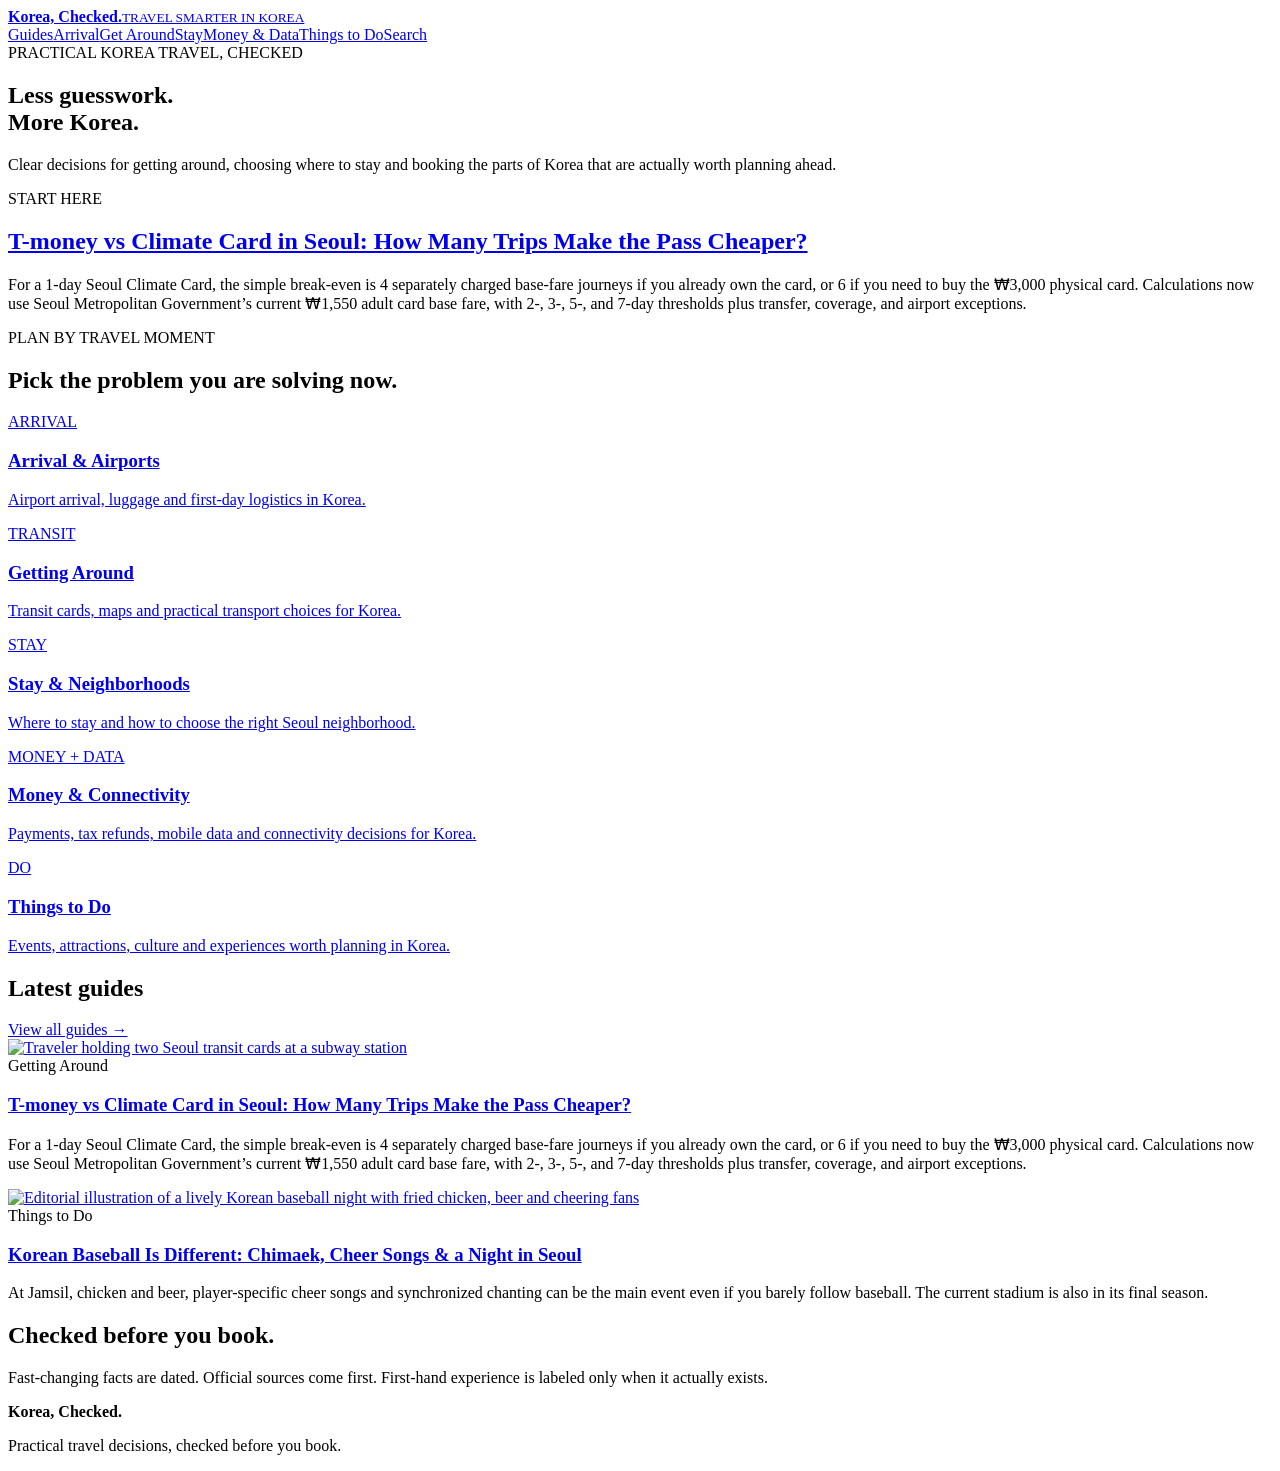
==== index.html @ 6e84f61a "Replace old English app with Korea Checked site output" ====
<!doctype html><html lang="en"><head><meta charset="utf-8"><meta name="viewport" content="width=device-width,initial-scale=1"><title>Korea, Checked. — Practical travel decisions, checked before you book.</title><meta name="description" content="Clear, source-checked Korea travel decisions for independent visitors."><link rel="canonical" href="https://selena-ai-tech.github.io/my_english_ai_project/"><meta property="og:title" content="Korea, Checked. — Practical travel decisions, checked before you book."><meta property="og:description" content="Clear, source-checked Korea travel decisions for independent visitors."><meta property="og:url" content="https://selena-ai-tech.github.io/my_english_ai_project/"><meta property="og:type" content="website"><link rel="stylesheet" href="/my_english_ai_project/assets/style.css"><link rel="alternate" type="application/rss+xml" href="/my_english_ai_project/feed.xml"></head><body data-content-id="site"><header class="site-header"><div class="wide header-inner"><a class="brand" href="/my_english_ai_project/"><img src="https://koreachecked.wordpress.com/wp-content/uploads/2026/09/korea-checked-brand-icon-512-v2.png" alt=""><span><strong>Korea, Checked.</strong><small>TRAVEL SMARTER IN KOREA</small></span></a><nav><a href="/my_english_ai_project/articles/">Guides</a><a href="/my_english_ai_project/category/arrival-airports/">Arrival</a><a href="/my_english_ai_project/category/getting-around/">Get Around</a><a href="/my_english_ai_project/category/stay-neighborhoods/">Stay</a><a href="/my_english_ai_project/category/money-connectivity/">Money &amp; Data</a><a href="/my_english_ai_project/category/things-to-do/">Things to Do</a><a href="/my_english_ai_project/search/">Search</a></nav></div></header><main><section class="hero"><div class="wide hero-grid"><div><span class="eyebrow">PRACTICAL KOREA TRAVEL, CHECKED</span><h1>Less guesswork.<br>More Korea.</h1><p class="dek">Clear decisions for getting around, choosing where to stay and booking the parts of Korea that are actually worth planning ahead.</p></div><aside class="start-card"><span class="eyebrow coral">START HERE</span><h2><a href="/my_english_ai_project/2026/09/27/t-money-vs-climate-card-seoul-2026-break-even/">T-money vs Climate Card in Seoul: How Many Trips Make the Pass Cheaper?</a></h2><p>For a 1-day Seoul Climate Card, the simple break-even is 4 separately charged base-fare journeys if you already own the card, or 6 if you need to buy the ₩3,000 physical card. Calculations now use Seoul Metropolitan Government’s current ₩1,550 adult card base fare, with 2-, 3-, 5-, and 7-day thresholds plus transfer, coverage, and airport exceptions.</p></aside></div></section><section class="wide section"><div class="section-head"><div><span class="eyebrow">PLAN BY TRAVEL MOMENT</span><h2>Pick the problem you are solving now.</h2></div></div><div class="moment-grid"><a class="moment-card" href="/my_english_ai_project/category/arrival-airports/"><span>ARRIVAL</span><h3>Arrival &amp; Airports</h3><p>Airport arrival, luggage and first-day logistics in Korea.</p></a><a class="moment-card" href="/my_english_ai_project/category/getting-around/"><span>TRANSIT</span><h3>Getting Around</h3><p>Transit cards, maps and practical transport choices for Korea.</p></a><a class="moment-card" href="/my_english_ai_project/category/stay-neighborhoods/"><span>STAY</span><h3>Stay &amp; Neighborhoods</h3><p>Where to stay and how to choose the right Seoul neighborhood.</p></a><a class="moment-card" href="/my_english_ai_project/category/money-connectivity/"><span>MONEY + DATA</span><h3>Money &amp; Connectivity</h3><p>Payments, tax refunds, mobile data and connectivity decisions for Korea.</p></a><a class="moment-card" href="/my_english_ai_project/category/things-to-do/"><span>DO</span><h3>Things to Do</h3><p>Events, attractions, culture and experiences worth planning in Korea.</p></a></div></section><section class="wide section"><div class="section-head"><h2>Latest guides</h2><a href="/my_english_ai_project/articles/">View all guides →</a></div><div class="post-grid"><article class="post-card"><a class="card-image" href="/my_english_ai_project/2026/09/27/t-money-vs-climate-card-seoul-2026-break-even/"><img loading="lazy" src="https://koreachecked.wordpress.com/wp-content/uploads/2026/09/ec849cec9ab8_eca780ed9598ecb2a0_eab590ed86b5ecb9b4eb939c_ec84a0ed839d-1.png" alt="Traveler holding two Seoul transit cards at a subway station"></a><div class="card-body"><span class="eyebrow">Getting Around</span><h3><a href="/my_english_ai_project/2026/09/27/t-money-vs-climate-card-seoul-2026-break-even/">T-money vs Climate Card in Seoul: How Many Trips Make the Pass Cheaper?</a></h3><p>For a 1-day Seoul Climate Card, the simple break-even is 4 separately charged base-fare journeys if you already own the card, or 6 if you need to buy the ₩3,000 physical card. Calculations now use Seoul Metropolitan Government’s current ₩1,550 adult card base fare, with 2-, 3-, 5-, and 7-day thresholds plus transfer, coverage, and airport exceptions.</p></div></article><article class="post-card"><a class="card-image" href="/my_english_ai_project/2026/09/29/jamsil-kbo-baseball-seoul-last-season-2026/"><img loading="lazy" src="https://koreachecked.wordpress.com/wp-content/uploads/2026/09/korean-baseball-night-editorial-visual.png" alt="Editorial illustration of a lively Korean baseball night with fried chicken, beer and cheering fans"></a><div class="card-body"><span class="eyebrow">Things to Do</span><h3><a href="/my_english_ai_project/2026/09/29/jamsil-kbo-baseball-seoul-last-season-2026/">Korean Baseball Is Different: Chimaek, Cheer Songs &amp; a Night in Seoul</a></h3><p>At Jamsil, chicken and beer, player-specific cheer songs and synchronized chanting can be the main event even if you barely follow baseball. The current stadium is also in its final season.</p></div></article></div></section><section class="trust"><div class="content"><h2>Checked before you book.</h2><p>Fast-changing facts are dated. Official sources come first. First-hand experience is labeled only when it actually exists.</p></div></section></main><footer class="site-footer"><div class="content"><strong>Korea, Checked.</strong><p>Practical travel decisions, checked before you book.</p></div></footer><script>window.KC_BASE="/my_english_ai_project";</script><script src="/my_english_ai_project/assets/site.js" defer></script></body></html>
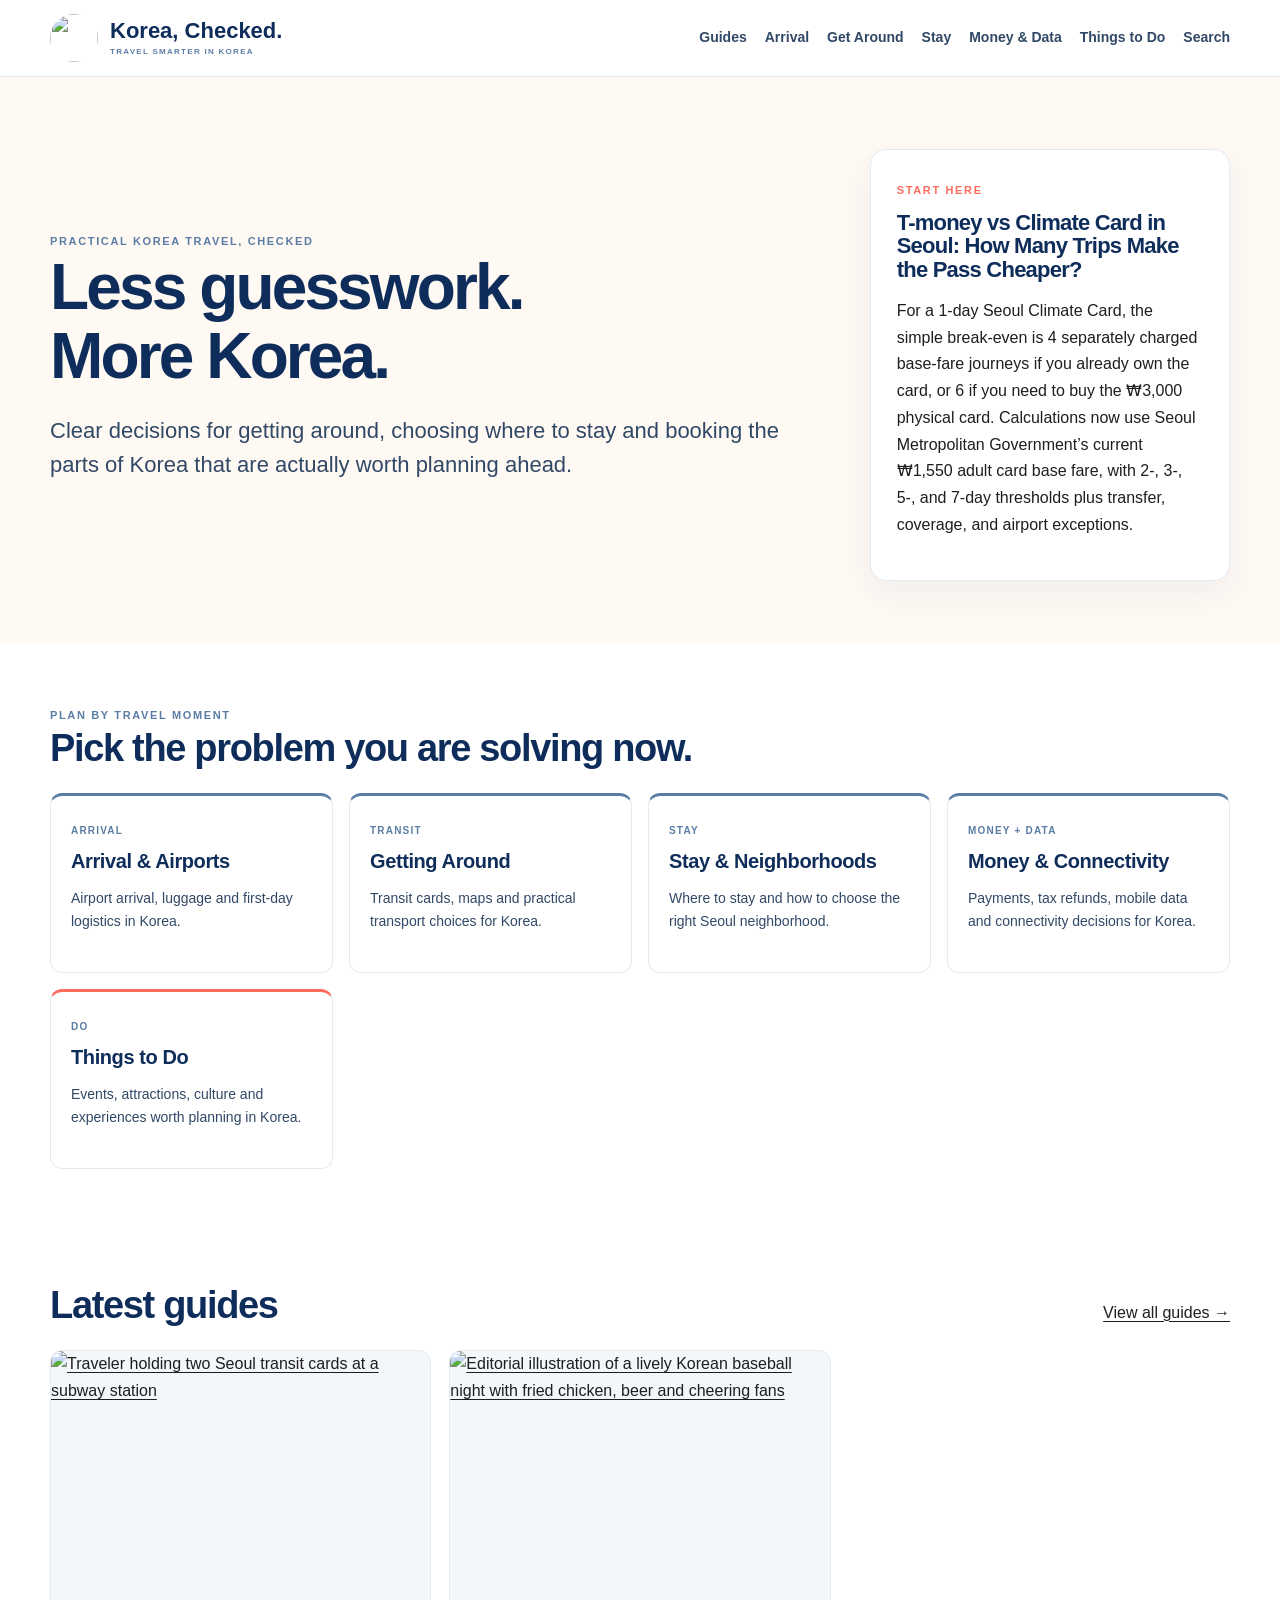
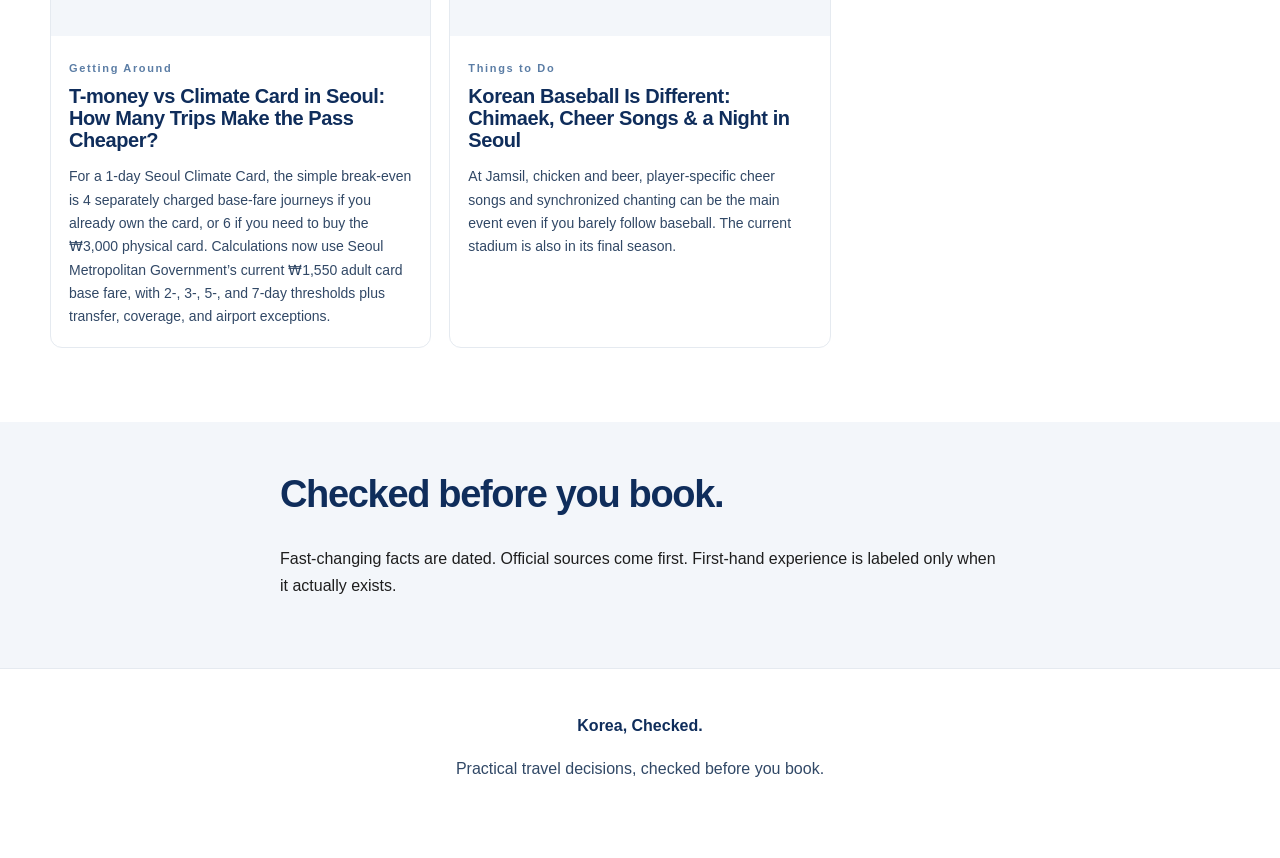
==== commit db5df7d6: "Prepare Korea Checked for ribbo.uk hosting" ====
--- a/index.html
+++ b/index.html
@@ -1 +1 @@
-<!doctype html><html lang="en"><head><meta charset="utf-8"><meta name="viewport" content="width=device-width,initial-scale=1"><title>Korea, Checked. — Practical travel decisions, checked before you book.</title><meta name="description" content="Clear, source-checked Korea travel decisions for independent visitors."><link rel="canonical" href="https://selena-ai-tech.github.io/my_english_ai_project/"><meta property="og:title" content="Korea, Checked. — Practical travel decisions, checked before you book."><meta property="og:description" content="Clear, source-checked Korea travel decisions for independent visitors."><meta property="og:url" content="https://selena-ai-tech.github.io/my_english_ai_project/"><meta property="og:type" content="website"><link rel="stylesheet" href="/my_english_ai_project/assets/style.css"><link rel="alternate" type="application/rss+xml" href="/my_english_ai_project/feed.xml"></head><body data-content-id="site"><header class="site-header"><div class="wide header-inner"><a class="brand" href="/my_english_ai_project/"><img src="https://koreachecked.wordpress.com/wp-content/uploads/2026/09/korea-checked-brand-icon-512-v2.png" alt=""><span><strong>Korea, Checked.</strong><small>TRAVEL SMARTER IN KOREA</small></span></a><nav><a href="/my_english_ai_project/articles/">Guides</a><a href="/my_english_ai_project/category/arrival-airports/">Arrival</a><a href="/my_english_ai_project/category/getting-around/">Get Around</a><a href="/my_english_ai_project/category/stay-neighborhoods/">Stay</a><a href="/my_english_ai_project/category/money-connectivity/">Money &amp; Data</a><a href="/my_english_ai_project/category/things-to-do/">Things to Do</a><a href="/my_english_ai_project/search/">Search</a></nav></div></header><main><section class="hero"><div class="wide hero-grid"><div><span class="eyebrow">PRACTICAL KOREA TRAVEL, CHECKED</span><h1>Less guesswork.<br>More Korea.</h1><p class="dek">Clear decisions for getting around, choosing where to stay and booking the parts of Korea that are actually worth planning ahead.</p></div><aside class="start-card"><span class="eyebrow coral">START HERE</span><h2><a href="/my_english_ai_project/2026/09/27/t-money-vs-climate-card-seoul-2026-break-even/">T-money vs Climate Card in Seoul: How Many Trips Make the Pass Cheaper?</a></h2><p>For a 1-day Seoul Climate Card, the simple break-even is 4 separately charged base-fare journeys if you already own the card, or 6 if you need to buy the ₩3,000 physical card. Calculations now use Seoul Metropolitan Government’s current ₩1,550 adult card base fare, with 2-, 3-, 5-, and 7-day thresholds plus transfer, coverage, and airport exceptions.</p></aside></div></section><section class="wide section"><div class="section-head"><div><span class="eyebrow">PLAN BY TRAVEL MOMENT</span><h2>Pick the problem you are solving now.</h2></div></div><div class="moment-grid"><a class="moment-card" href="/my_english_ai_project/category/arrival-airports/"><span>ARRIVAL</span><h3>Arrival &amp; Airports</h3><p>Airport arrival, luggage and first-day logistics in Korea.</p></a><a class="moment-card" href="/my_english_ai_project/category/getting-around/"><span>TRANSIT</span><h3>Getting Around</h3><p>Transit cards, maps and practical transport choices for Korea.</p></a><a class="moment-card" href="/my_english_ai_project/category/stay-neighborhoods/"><span>STAY</span><h3>Stay &amp; Neighborhoods</h3><p>Where to stay and how to choose the right Seoul neighborhood.</p></a><a class="moment-card" href="/my_english_ai_project/category/money-connectivity/"><span>MONEY + DATA</span><h3>Money &amp; Connectivity</h3><p>Payments, tax refunds, mobile data and connectivity decisions for Korea.</p></a><a class="moment-card" href="/my_english_ai_project/category/things-to-do/"><span>DO</span><h3>Things to Do</h3><p>Events, attractions, culture and experiences worth planning in Korea.</p></a></div></section><section class="wide section"><div class="section-head"><h2>Latest guides</h2><a href="/my_english_ai_project/articles/">View all guides →</a></div><div class="post-grid"><article class="post-card"><a class="card-image" href="/my_english_ai_project/2026/09/27/t-money-vs-climate-card-seoul-2026-break-even/"><img loading="lazy" src="https://koreachecked.wordpress.com/wp-content/uploads/2026/09/ec849cec9ab8_eca780ed9598ecb2a0_eab590ed86b5ecb9b4eb939c_ec84a0ed839d-1.png" alt="Traveler holding two Seoul transit cards at a subway station"></a><div class="card-body"><span class="eyebrow">Getting Around</span><h3><a href="/my_english_ai_project/2026/09/27/t-money-vs-climate-card-seoul-2026-break-even/">T-money vs Climate Card in Seoul: How Many Trips Make the Pass Cheaper?</a></h3><p>For a 1-day Seoul Climate Card, the simple break-even is 4 separately charged base-fare journeys if you already own the card, or 6 if you need to buy the ₩3,000 physical card. Calculations now use Seoul Metropolitan Government’s current ₩1,550 adult card base fare, with 2-, 3-, 5-, and 7-day thresholds plus transfer, coverage, and airport exceptions.</p></div></article><article class="post-card"><a class="card-image" href="/my_english_ai_project/2026/09/29/jamsil-kbo-baseball-seoul-last-season-2026/"><img loading="lazy" src="https://koreachecked.wordpress.com/wp-content/uploads/2026/09/korean-baseball-night-editorial-visual.png" alt="Editorial illustration of a lively Korean baseball night with fried chicken, beer and cheering fans"></a><div class="card-body"><span class="eyebrow">Things to Do</span><h3><a href="/my_english_ai_project/2026/09/29/jamsil-kbo-baseball-seoul-last-season-2026/">Korean Baseball Is Different: Chimaek, Cheer Songs &amp; a Night in Seoul</a></h3><p>At Jamsil, chicken and beer, player-specific cheer songs and synchronized chanting can be the main event even if you barely follow baseball. The current stadium is also in its final season.</p></div></article></div></section><section class="trust"><div class="content"><h2>Checked before you book.</h2><p>Fast-changing facts are dated. Official sources come first. First-hand experience is labeled only when it actually exists.</p></div></section></main><footer class="site-footer"><div class="content"><strong>Korea, Checked.</strong><p>Practical travel decisions, checked before you book.</p></div></footer><script>window.KC_BASE="/my_english_ai_project";</script><script src="/my_english_ai_project/assets/site.js" defer></script></body></html>+<!doctype html><html lang="en"><head><meta charset="utf-8"><meta name="viewport" content="width=device-width,initial-scale=1"><title>Korea, Checked. — Practical travel decisions, checked before you book.</title><meta name="description" content="Clear, source-checked Korea travel decisions for independent visitors."><link rel="canonical" href="https://ribbo.uk/"><meta property="og:title" content="Korea, Checked. — Practical travel decisions, checked before you book."><meta property="og:description" content="Clear, source-checked Korea travel decisions for independent visitors."><meta property="og:url" content="https://ribbo.uk/"><meta property="og:type" content="website"><link rel="stylesheet" href="/assets/style.css"><link rel="alternate" type="application/rss+xml" href="/feed.xml"></head><body data-content-id="site"><header class="site-header"><div class="wide header-inner"><a class="brand" href="/"><img src="https://koreachecked.wordpress.com/wp-content/uploads/2026/09/korea-checked-brand-icon-512-v2.png" alt=""><span><strong>Korea, Checked.</strong><small>TRAVEL SMARTER IN KOREA</small></span></a><nav><a href="/articles/">Guides</a><a href="/category/arrival-airports/">Arrival</a><a href="/category/getting-around/">Get Around</a><a href="/category/stay-neighborhoods/">Stay</a><a href="/category/money-connectivity/">Money &amp; Data</a><a href="/category/things-to-do/">Things to Do</a><a href="/search/">Search</a></nav></div></header><main><section class="hero"><div class="wide hero-grid"><div><span class="eyebrow">PRACTICAL KOREA TRAVEL, CHECKED</span><h1>Less guesswork.<br>More Korea.</h1><p class="dek">Clear decisions for getting around, choosing where to stay and booking the parts of Korea that are actually worth planning ahead.</p></div><aside class="start-card"><span class="eyebrow coral">START HERE</span><h2><a href="/2026/09/27/t-money-vs-climate-card-seoul-2026-break-even/">T-money vs Climate Card in Seoul: How Many Trips Make the Pass Cheaper?</a></h2><p>For a 1-day Seoul Climate Card, the simple break-even is 4 separately charged base-fare journeys if you already own the card, or 6 if you need to buy the ₩3,000 physical card. Calculations now use Seoul Metropolitan Government’s current ₩1,550 adult card base fare, with 2-, 3-, 5-, and 7-day thresholds plus transfer, coverage, and airport exceptions.</p></aside></div></section><section class="wide section"><div class="section-head"><div><span class="eyebrow">PLAN BY TRAVEL MOMENT</span><h2>Pick the problem you are solving now.</h2></div></div><div class="moment-grid"><a class="moment-card" href="/category/arrival-airports/"><span>ARRIVAL</span><h3>Arrival &amp; Airports</h3><p>Airport arrival, luggage and first-day logistics in Korea.</p></a><a class="moment-card" href="/category/getting-around/"><span>TRANSIT</span><h3>Getting Around</h3><p>Transit cards, maps and practical transport choices for Korea.</p></a><a class="moment-card" href="/category/stay-neighborhoods/"><span>STAY</span><h3>Stay &amp; Neighborhoods</h3><p>Where to stay and how to choose the right Seoul neighborhood.</p></a><a class="moment-card" href="/category/money-connectivity/"><span>MONEY + DATA</span><h3>Money &amp; Connectivity</h3><p>Payments, tax refunds, mobile data and connectivity decisions for Korea.</p></a><a class="moment-card" href="/category/things-to-do/"><span>DO</span><h3>Things to Do</h3><p>Events, attractions, culture and experiences worth planning in Korea.</p></a></div></section><section class="wide section"><div class="section-head"><h2>Latest guides</h2><a href="/articles/">View all guides →</a></div><div class="post-grid"><article class="post-card"><a class="card-image" href="/2026/09/27/t-money-vs-climate-card-seoul-2026-break-even/"><img loading="lazy" src="https://koreachecked.wordpress.com/wp-content/uploads/2026/09/ec849cec9ab8_eca780ed9598ecb2a0_eab590ed86b5ecb9b4eb939c_ec84a0ed839d-1.png" alt="Traveler holding two Seoul transit cards at a subway station"></a><div class="card-body"><span class="eyebrow">Getting Around</span><h3><a href="/2026/09/27/t-money-vs-climate-card-seoul-2026-break-even/">T-money vs Climate Card in Seoul: How Many Trips Make the Pass Cheaper?</a></h3><p>For a 1-day Seoul Climate Card, the simple break-even is 4 separately charged base-fare journeys if you already own the card, or 6 if you need to buy the ₩3,000 physical card. Calculations now use Seoul Metropolitan Government’s current ₩1,550 adult card base fare, with 2-, 3-, 5-, and 7-day thresholds plus transfer, coverage, and airport exceptions.</p></div></article><article class="post-card"><a class="card-image" href="/2026/09/29/jamsil-kbo-baseball-seoul-last-season-2026/"><img loading="lazy" src="https://koreachecked.wordpress.com/wp-content/uploads/2026/09/korean-baseball-night-editorial-visual.png" alt="Editorial illustration of a lively Korean baseball night with fried chicken, beer and cheering fans"></a><div class="card-body"><span class="eyebrow">Things to Do</span><h3><a href="/2026/09/29/jamsil-kbo-baseball-seoul-last-season-2026/">Korean Baseball Is Different: Chimaek, Cheer Songs &amp; a Night in Seoul</a></h3><p>At Jamsil, chicken and beer, player-specific cheer songs and synchronized chanting can be the main event even if you barely follow baseball. The current stadium is also in its final season.</p></div></article></div></section><section class="trust"><div class="content"><h2>Checked before you book.</h2><p>Fast-changing facts are dated. Official sources come first. First-hand experience is labeled only when it actually exists.</p></div></section></main><footer class="site-footer"><div class="content"><strong>Korea, Checked.</strong><p>Practical travel decisions, checked before you book.</p></div></footer><script>window.KC_BASE="";</script><script src="/assets/site.js" defer></script></body></html>
--- a/assets/style.css
+++ b/assets/style.css
@@ -0,0 +1 @@
+:root{--ink:#0F2D5B;--ink2:#314866;--blue:#5B7DA5;--coral:#FF6B5B;--cream:#FFF9F4;--paper:#fff;--mist:#F3F6FA;--line:#E5EAF0;--muted:#6b7890;--s20:8px;--s30:12px;--s40:18px;--s50:26px;--s60:38px;--content:720px;--wide:1180px}*{box-sizing:border-box}html{scroll-behavior:smooth}body{margin:0;color:#1E1E1E;background:#fff;font-family:Inter,-apple-system,BlinkMacSystemFont,"Segoe UI",sans-serif;font-size:16px;line-height:1.67}a{color:inherit;text-decoration-thickness:1px;text-underline-offset:3px}img{max-width:100%;height:auto;display:block}.content{width:min(var(--content),calc(100% - 40px));margin-inline:auto}.wide{width:min(var(--wide),calc(100% - 40px));margin-inline:auto}.site-header{border-bottom:1px solid var(--line);background:rgba(255,255,255,.96);position:sticky;top:0;z-index:20;backdrop-filter:blur(12px)}.header-inner{min-height:76px;display:flex;align-items:center;justify-content:space-between;gap:20px}.brand{display:flex;align-items:center;gap:12px;text-decoration:none;color:var(--ink)}.brand img{width:48px;height:48px;border-radius:50%}.brand span{display:flex;flex-direction:column;line-height:1}.brand strong{font-size:22px}.brand small{margin-top:6px;color:var(--blue);font-size:8px;font-weight:800;letter-spacing:.16em}.site-header nav{display:flex;align-items:center;gap:18px;font-size:14px;font-weight:650;color:var(--ink2)}.site-header nav a{text-decoration:none}.hero{background:var(--cream);padding:72px 0 62px}.hero-grid{display:grid;grid-template-columns:minmax(0,1.7fr) minmax(280px,.8fr);gap:54px;align-items:center}.eyebrow{display:inline-block;color:var(--blue);font-size:11px;font-weight:800;letter-spacing:.15em}.coral{color:var(--coral)}h1,h2,h3{font-family:Inter,-apple-system,BlinkMacSystemFont,"Segoe UI",sans-serif;color:var(--ink);line-height:1.08;margin-top:0}h1{font-size:clamp(38px,5vw,68px);letter-spacing:-.045em;margin-bottom:22px}h2{font-size:clamp(26px,3vw,38px);letter-spacing:-.035em}h3{font-size:20px;letter-spacing:-.02em}.dek{color:var(--ink2);font-size:clamp(18px,2vw,22px);line-height:1.55;max-width:780px}.start-card{background:#fff;border:1px solid var(--line);border-radius:16px;padding:26px;box-shadow:0 12px 32px rgba(15,45,91,.06)}.start-card h2{font-size:22px;margin:8px 0}.start-card a{text-decoration:none}.section{padding:58px 0}.section-head{display:flex;align-items:end;justify-content:space-between;gap:20px;margin-bottom:24px}.section-head h2{margin:0}.moment-grid{display:grid;grid-template-columns:repeat(4,1fr);gap:16px}.moment-card{display:block;border:1px solid var(--line);border-top:3px solid var(--blue);border-radius:12px;padding:20px;text-decoration:none;min-height:180px;transition:transform .15s ease,box-shadow .15s ease}.moment-card:last-child{border-top-color:var(--coral)}.moment-card:hover{transform:translateY(-2px);box-shadow:0 10px 24px rgba(15,45,91,.08)}.moment-card span{font-size:10px;color:var(--blue);font-weight:800;letter-spacing:.12em}.moment-card h3{margin:8px 0}.moment-card p{color:var(--ink2);font-size:14px}.post-grid{display:grid;grid-template-columns:repeat(3,1fr);gap:18px}.post-card{border:1px solid var(--line);border-radius:12px;overflow:hidden;background:#fff}.card-image{display:block;aspect-ratio:4/3;background:var(--mist);overflow:hidden}.card-image img{width:100%;height:100%;object-fit:cover;transition:transform .25s ease}.post-card:hover .card-image img{transform:scale(1.02)}.card-body{padding:18px}.card-body h3{margin:6px 0 9px;font-size:20px}.card-body h3 a{text-decoration:none}.card-body p{font-size:14px;color:var(--ink2);margin-bottom:0}.trust{background:var(--mist);padding:52px 0;margin-top:16px}.site-footer{border-top:1px solid var(--line);padding:44px 0 60px;text-align:center;color:var(--ink2)}.site-footer strong{color:var(--ink)}.small,.meta,.muted{font-size:13px;color:var(--muted)}.listing-head{padding-top:64px}.article-head{padding-top:60px;padding-bottom:28px}.article-head h1{font-size:clamp(36px,5vw,62px)}.article-hero-image{margin:0 0 38px;border-radius:18px;overflow:hidden;background:var(--mist)}.article-hero-image img{width:100%;aspect-ratio:4/3;object-fit:cover}.article-body{padding-bottom:72px}.article-body h2{margin-top:54px;margin-bottom:18px;font-size:31px}.article-body h3{margin-top:34px;margin-bottom:12px;font-size:22px}.article-body p{margin:0 0 18px}.article-body ul,.article-body ol{padding-left:24px}.article-body blockquote{border-left:4px solid var(--coral);background:var(--cream);padding:18px 22px;margin:28px 0}.article-body pre{overflow:auto;background:#101827;color:#f4f6f8;padding:20px;border-radius:12px}.article-body table{width:100%;border-collapse:collapse;font-size:14px}.article-body th,.article-body td{border-bottom:1px solid var(--line);padding:12px 10px;text-align:left;vertical-align:top}.article-body th{color:var(--ink);background:var(--mist)}.article-body figure{margin:30px 0}.article-body .wp-block-group{margin:24px 0}.article-body .wp-block-columns{display:grid;grid-template-columns:repeat(auto-fit,minmax(190px,1fr));gap:14px;margin:26px 0}.article-body .wp-block-column>.wp-block-group{height:100%;border:1px solid var(--line);border-radius:12px;padding:18px!important;background:#fff}.article-body .wp-block-button__link{display:inline-block;background:var(--ink);color:#fff;text-decoration:none;padding:13px 18px;border-radius:8px}.article-body .has-theme-2-background-color{background:var(--mist)!important}.article-body .has-theme-4-background-color{background:var(--ink)!important}.article-body .has-theme-1-color{color:#fff!important}.article-body .wp-block-spacer{height:24px!important}.article-body hr{border:0;border-top:1px solid var(--line);margin:48px 0}.search-box{display:block;margin:30px 0}.search-box input{width:100%;font:inherit;padding:16px 18px;border:1px solid #bcc8d7;border-radius:12px}.search-results{display:grid;gap:12px;padding-bottom:60px}.search-result{border:1px solid var(--line);border-radius:12px;padding:18px}.search-result h2{font-size:20px;margin-bottom:8px}.search-result a{text-decoration:none}.sr-only{position:absolute;width:1px;height:1px;padding:0;margin:-1px;overflow:hidden;clip:rect(0,0,0,0);white-space:nowrap;border:0}@media(max-width:900px){.site-header nav a:not(:first-child):not(:last-child){display:none}.hero-grid{grid-template-columns:1fr}.moment-grid{grid-template-columns:repeat(2,1fr)}.post-grid{grid-template-columns:repeat(2,1fr)}}@media(max-width:620px){.wide,.content{width:min(100% - 28px,var(--wide))}.header-inner{min-height:64px}.brand img{width:40px;height:40px}.brand strong{font-size:18px}.hero{padding:48px 0 42px}.hero-grid{gap:28px}.moment-grid,.post-grid{grid-template-columns:1fr}.section{padding:42px 0}.section-head{align-items:start;flex-direction:column}.article-head{padding-top:42px}.article-body h2{font-size:27px;margin-top:44px}.article-body table{font-size:13px;display:block;overflow-x:auto}.site-header nav{gap:12px}}
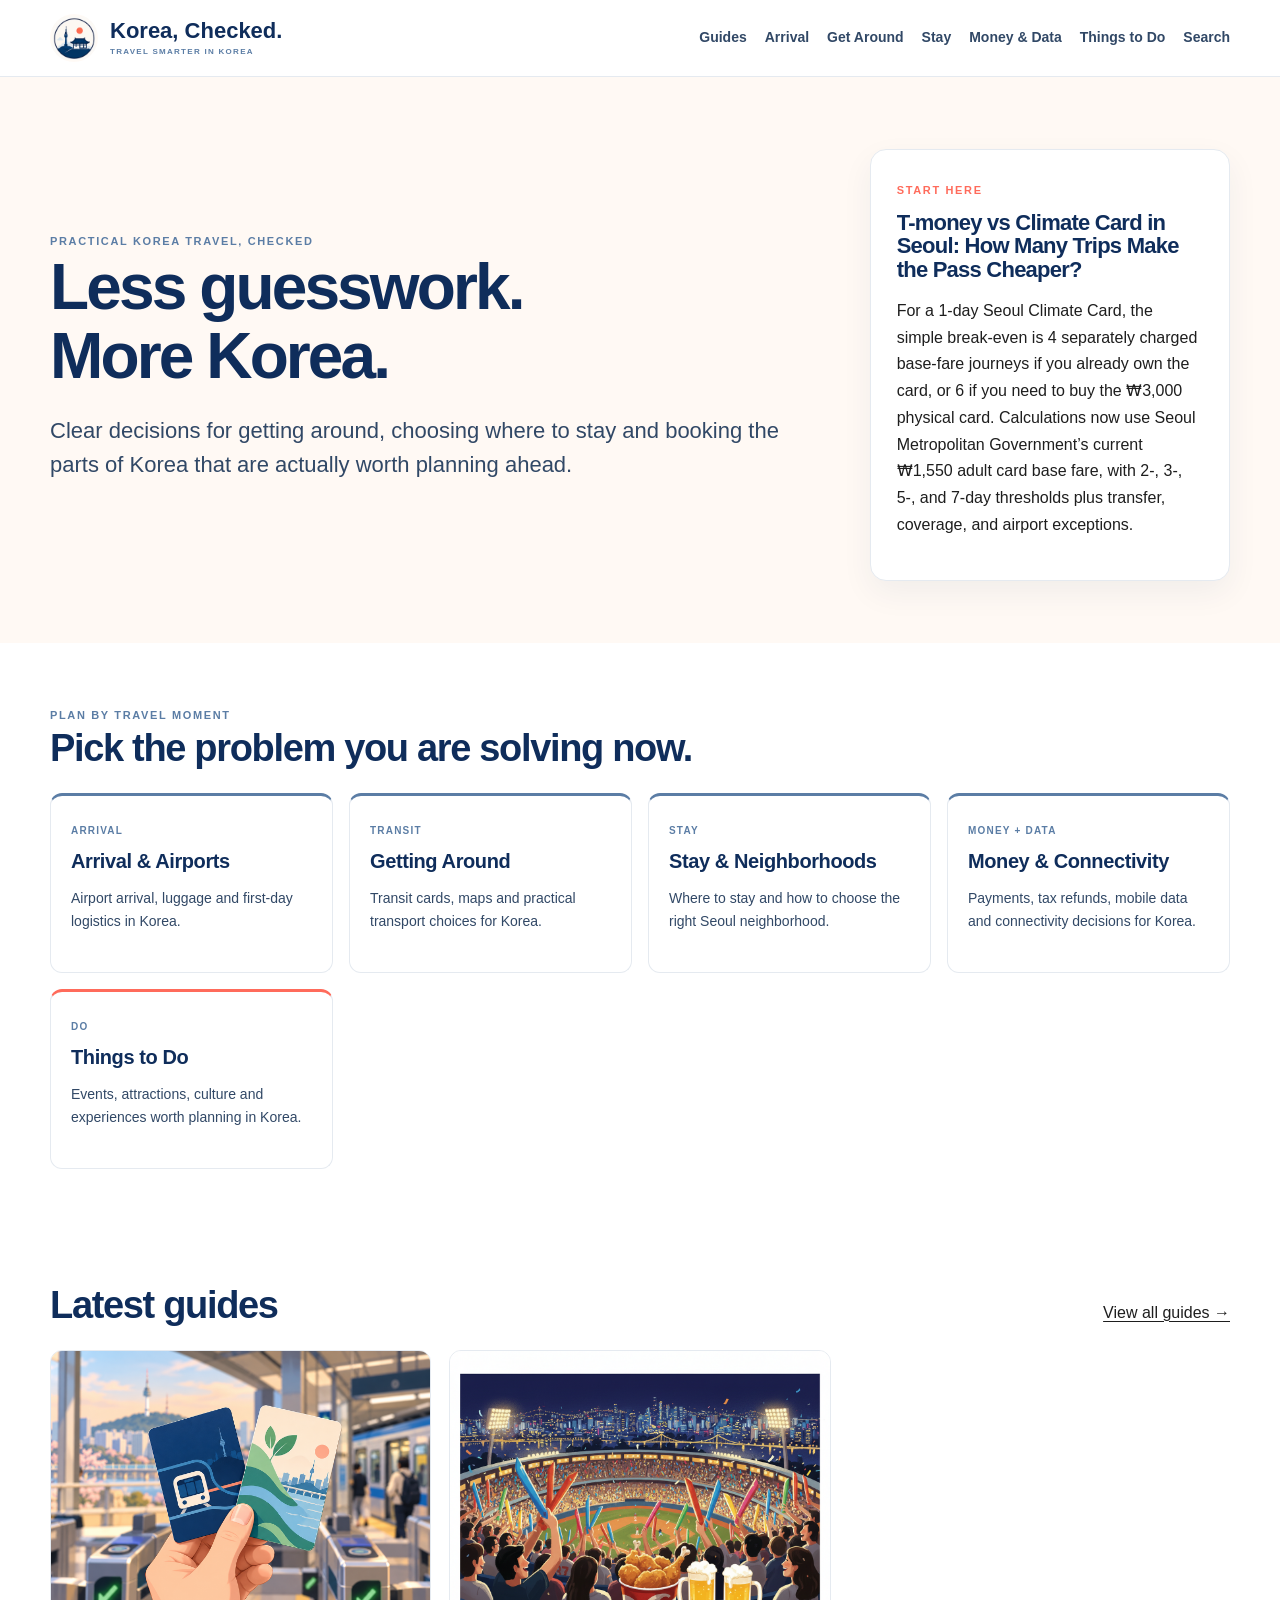
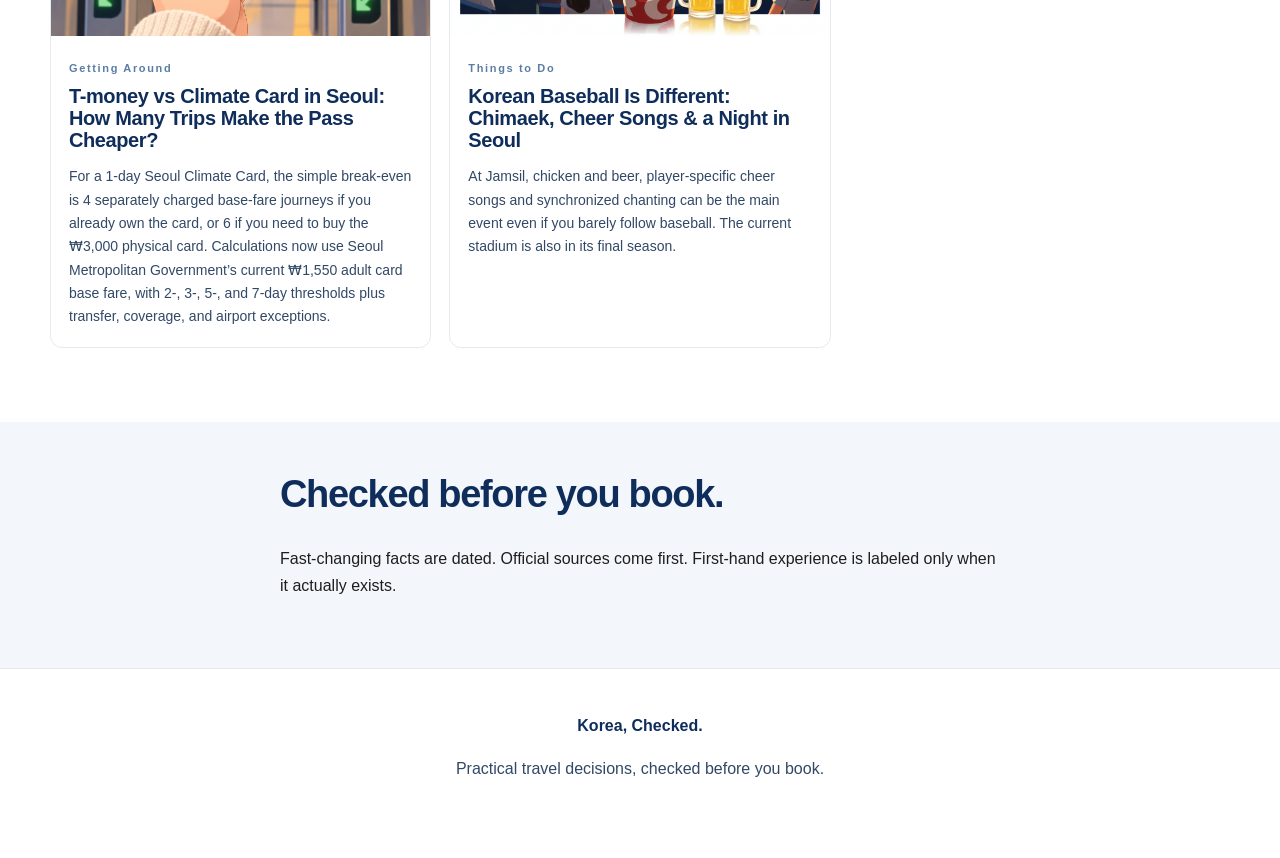
==== commit 03ec547e: "Use vendored media assets for Korea Checked" ====
--- a/index.html
+++ b/index.html
@@ -1 +1 @@
-<!doctype html><html lang="en"><head><meta charset="utf-8"><meta name="viewport" content="width=device-width,initial-scale=1"><title>Korea, Checked. — Practical travel decisions, checked before you book.</title><meta name="description" content="Clear, source-checked Korea travel decisions for independent visitors."><link rel="canonical" href="https://ribbo.uk/"><meta property="og:title" content="Korea, Checked. — Practical travel decisions, checked before you book."><meta property="og:description" content="Clear, source-checked Korea travel decisions for independent visitors."><meta property="og:url" content="https://ribbo.uk/"><meta property="og:type" content="website"><link rel="stylesheet" href="/assets/style.css"><link rel="alternate" type="application/rss+xml" href="/feed.xml"></head><body data-content-id="site"><header class="site-header"><div class="wide header-inner"><a class="brand" href="/"><img src="https://koreachecked.wordpress.com/wp-content/uploads/2026/09/korea-checked-brand-icon-512-v2.png" alt=""><span><strong>Korea, Checked.</strong><small>TRAVEL SMARTER IN KOREA</small></span></a><nav><a href="/articles/">Guides</a><a href="/category/arrival-airports/">Arrival</a><a href="/category/getting-around/">Get Around</a><a href="/category/stay-neighborhoods/">Stay</a><a href="/category/money-connectivity/">Money &amp; Data</a><a href="/category/things-to-do/">Things to Do</a><a href="/search/">Search</a></nav></div></header><main><section class="hero"><div class="wide hero-grid"><div><span class="eyebrow">PRACTICAL KOREA TRAVEL, CHECKED</span><h1>Less guesswork.<br>More Korea.</h1><p class="dek">Clear decisions for getting around, choosing where to stay and booking the parts of Korea that are actually worth planning ahead.</p></div><aside class="start-card"><span class="eyebrow coral">START HERE</span><h2><a href="/2026/09/27/t-money-vs-climate-card-seoul-2026-break-even/">T-money vs Climate Card in Seoul: How Many Trips Make the Pass Cheaper?</a></h2><p>For a 1-day Seoul Climate Card, the simple break-even is 4 separately charged base-fare journeys if you already own the card, or 6 if you need to buy the ₩3,000 physical card. Calculations now use Seoul Metropolitan Government’s current ₩1,550 adult card base fare, with 2-, 3-, 5-, and 7-day thresholds plus transfer, coverage, and airport exceptions.</p></aside></div></section><section class="wide section"><div class="section-head"><div><span class="eyebrow">PLAN BY TRAVEL MOMENT</span><h2>Pick the problem you are solving now.</h2></div></div><div class="moment-grid"><a class="moment-card" href="/category/arrival-airports/"><span>ARRIVAL</span><h3>Arrival &amp; Airports</h3><p>Airport arrival, luggage and first-day logistics in Korea.</p></a><a class="moment-card" href="/category/getting-around/"><span>TRANSIT</span><h3>Getting Around</h3><p>Transit cards, maps and practical transport choices for Korea.</p></a><a class="moment-card" href="/category/stay-neighborhoods/"><span>STAY</span><h3>Stay &amp; Neighborhoods</h3><p>Where to stay and how to choose the right Seoul neighborhood.</p></a><a class="moment-card" href="/category/money-connectivity/"><span>MONEY + DATA</span><h3>Money &amp; Connectivity</h3><p>Payments, tax refunds, mobile data and connectivity decisions for Korea.</p></a><a class="moment-card" href="/category/things-to-do/"><span>DO</span><h3>Things to Do</h3><p>Events, attractions, culture and experiences worth planning in Korea.</p></a></div></section><section class="wide section"><div class="section-head"><h2>Latest guides</h2><a href="/articles/">View all guides →</a></div><div class="post-grid"><article class="post-card"><a class="card-image" href="/2026/09/27/t-money-vs-climate-card-seoul-2026-break-even/"><img loading="lazy" src="https://koreachecked.wordpress.com/wp-content/uploads/2026/09/ec849cec9ab8_eca780ed9598ecb2a0_eab590ed86b5ecb9b4eb939c_ec84a0ed839d-1.png" alt="Traveler holding two Seoul transit cards at a subway station"></a><div class="card-body"><span class="eyebrow">Getting Around</span><h3><a href="/2026/09/27/t-money-vs-climate-card-seoul-2026-break-even/">T-money vs Climate Card in Seoul: How Many Trips Make the Pass Cheaper?</a></h3><p>For a 1-day Seoul Climate Card, the simple break-even is 4 separately charged base-fare journeys if you already own the card, or 6 if you need to buy the ₩3,000 physical card. Calculations now use Seoul Metropolitan Government’s current ₩1,550 adult card base fare, with 2-, 3-, 5-, and 7-day thresholds plus transfer, coverage, and airport exceptions.</p></div></article><article class="post-card"><a class="card-image" href="/2026/09/29/jamsil-kbo-baseball-seoul-last-season-2026/"><img loading="lazy" src="https://koreachecked.wordpress.com/wp-content/uploads/2026/09/korean-baseball-night-editorial-visual.png" alt="Editorial illustration of a lively Korean baseball night with fried chicken, beer and cheering fans"></a><div class="card-body"><span class="eyebrow">Things to Do</span><h3><a href="/2026/09/29/jamsil-kbo-baseball-seoul-last-season-2026/">Korean Baseball Is Different: Chimaek, Cheer Songs &amp; a Night in Seoul</a></h3><p>At Jamsil, chicken and beer, player-specific cheer songs and synchronized chanting can be the main event even if you barely follow baseball. The current stadium is also in its final season.</p></div></article></div></section><section class="trust"><div class="content"><h2>Checked before you book.</h2><p>Fast-changing facts are dated. Official sources come first. First-hand experience is labeled only when it actually exists.</p></div></section></main><footer class="site-footer"><div class="content"><strong>Korea, Checked.</strong><p>Practical travel decisions, checked before you book.</p></div></footer><script>window.KC_BASE="";</script><script src="/assets/site.js" defer></script></body></html>+<!doctype html><html lang="en"><head><meta charset="utf-8"><meta name="viewport" content="width=device-width,initial-scale=1"><title>Korea, Checked. — Practical travel decisions, checked before you book.</title><meta name="description" content="Clear, source-checked Korea travel decisions for independent visitors."><link rel="canonical" href="https://ribbo.uk/"><meta property="og:title" content="Korea, Checked. — Practical travel decisions, checked before you book."><meta property="og:description" content="Clear, source-checked Korea travel decisions for independent visitors."><meta property="og:url" content="https://ribbo.uk/"><meta property="og:type" content="website"><link rel="stylesheet" href="./assets/style.css"><link rel="alternate" type="application/rss+xml" href="./feed.xml"></head><body data-content-id="site"><header class="site-header"><div class="wide header-inner"><a class="brand" href="./"><img src="./assets/images/korea-checked-brand-icon-512-v2.png" alt=""><span><strong>Korea, Checked.</strong><small>TRAVEL SMARTER IN KOREA</small></span></a><nav><a href="./articles/">Guides</a><a href="./category/arrival-airports/">Arrival</a><a href="./category/getting-around/">Get Around</a><a href="./category/stay-neighborhoods/">Stay</a><a href="./category/money-connectivity/">Money &amp; Data</a><a href="./category/things-to-do/">Things to Do</a><a href="./search/">Search</a></nav></div></header><main><section class="hero"><div class="wide hero-grid"><div><span class="eyebrow">PRACTICAL KOREA TRAVEL, CHECKED</span><h1>Less guesswork.<br>More Korea.</h1><p class="dek">Clear decisions for getting around, choosing where to stay and booking the parts of Korea that are actually worth planning ahead.</p></div><aside class="start-card"><span class="eyebrow coral">START HERE</span><h2><a href="./2026/09/27/t-money-vs-climate-card-seoul-2026-break-even/">T-money vs Climate Card in Seoul: How Many Trips Make the Pass Cheaper?</a></h2><p>For a 1-day Seoul Climate Card, the simple break-even is 4 separately charged base-fare journeys if you already own the card, or 6 if you need to buy the ₩3,000 physical card. Calculations now use Seoul Metropolitan Government’s current ₩1,550 adult card base fare, with 2-, 3-, 5-, and 7-day thresholds plus transfer, coverage, and airport exceptions.</p></aside></div></section><section class="wide section"><div class="section-head"><div><span class="eyebrow">PLAN BY TRAVEL MOMENT</span><h2>Pick the problem you are solving now.</h2></div></div><div class="moment-grid"><a class="moment-card" href="./category/arrival-airports/"><span>ARRIVAL</span><h3>Arrival &amp; Airports</h3><p>Airport arrival, luggage and first-day logistics in Korea.</p></a><a class="moment-card" href="./category/getting-around/"><span>TRANSIT</span><h3>Getting Around</h3><p>Transit cards, maps and practical transport choices for Korea.</p></a><a class="moment-card" href="./category/stay-neighborhoods/"><span>STAY</span><h3>Stay &amp; Neighborhoods</h3><p>Where to stay and how to choose the right Seoul neighborhood.</p></a><a class="moment-card" href="./category/money-connectivity/"><span>MONEY + DATA</span><h3>Money &amp; Connectivity</h3><p>Payments, tax refunds, mobile data and connectivity decisions for Korea.</p></a><a class="moment-card" href="./category/things-to-do/"><span>DO</span><h3>Things to Do</h3><p>Events, attractions, culture and experiences worth planning in Korea.</p></a></div></section><section class="wide section"><div class="section-head"><h2>Latest guides</h2><a href="./articles/">View all guides →</a></div><div class="post-grid"><article class="post-card"><a class="card-image" href="./2026/09/27/t-money-vs-climate-card-seoul-2026-break-even/"><img loading="lazy" src="./assets/images/t-money-vs-climate-card.png" alt="Traveler holding two Seoul transit cards at a subway station"></a><div class="card-body"><span class="eyebrow">Getting Around</span><h3><a href="./2026/09/27/t-money-vs-climate-card-seoul-2026-break-even/">T-money vs Climate Card in Seoul: How Many Trips Make the Pass Cheaper?</a></h3><p>For a 1-day Seoul Climate Card, the simple break-even is 4 separately charged base-fare journeys if you already own the card, or 6 if you need to buy the ₩3,000 physical card. Calculations now use Seoul Metropolitan Government’s current ₩1,550 adult card base fare, with 2-, 3-, 5-, and 7-day thresholds plus transfer, coverage, and airport exceptions.</p></div></article><article class="post-card"><a class="card-image" href="./2026/09/29/jamsil-kbo-baseball-seoul-last-season-2026/"><img loading="lazy" src="./assets/images/korean-baseball-night-editorial-visual.png" alt="Editorial illustration of a lively Korean baseball night with fried chicken, beer and cheering fans"></a><div class="card-body"><span class="eyebrow">Things to Do</span><h3><a href="./2026/09/29/jamsil-kbo-baseball-seoul-last-season-2026/">Korean Baseball Is Different: Chimaek, Cheer Songs &amp; a Night in Seoul</a></h3><p>At Jamsil, chicken and beer, player-specific cheer songs and synchronized chanting can be the main event even if you barely follow baseball. The current stadium is also in its final season.</p></div></article></div></section><section class="trust"><div class="content"><h2>Checked before you book.</h2><p>Fast-changing facts are dated. Official sources come first. First-hand experience is labeled only when it actually exists.</p></div></section></main><footer class="site-footer"><div class="content"><strong>Korea, Checked.</strong><p>Practical travel decisions, checked before you book.</p></div></footer><script>window.KC_BASE="";</script><script src="./assets/site.js" defer></script></body></html>
